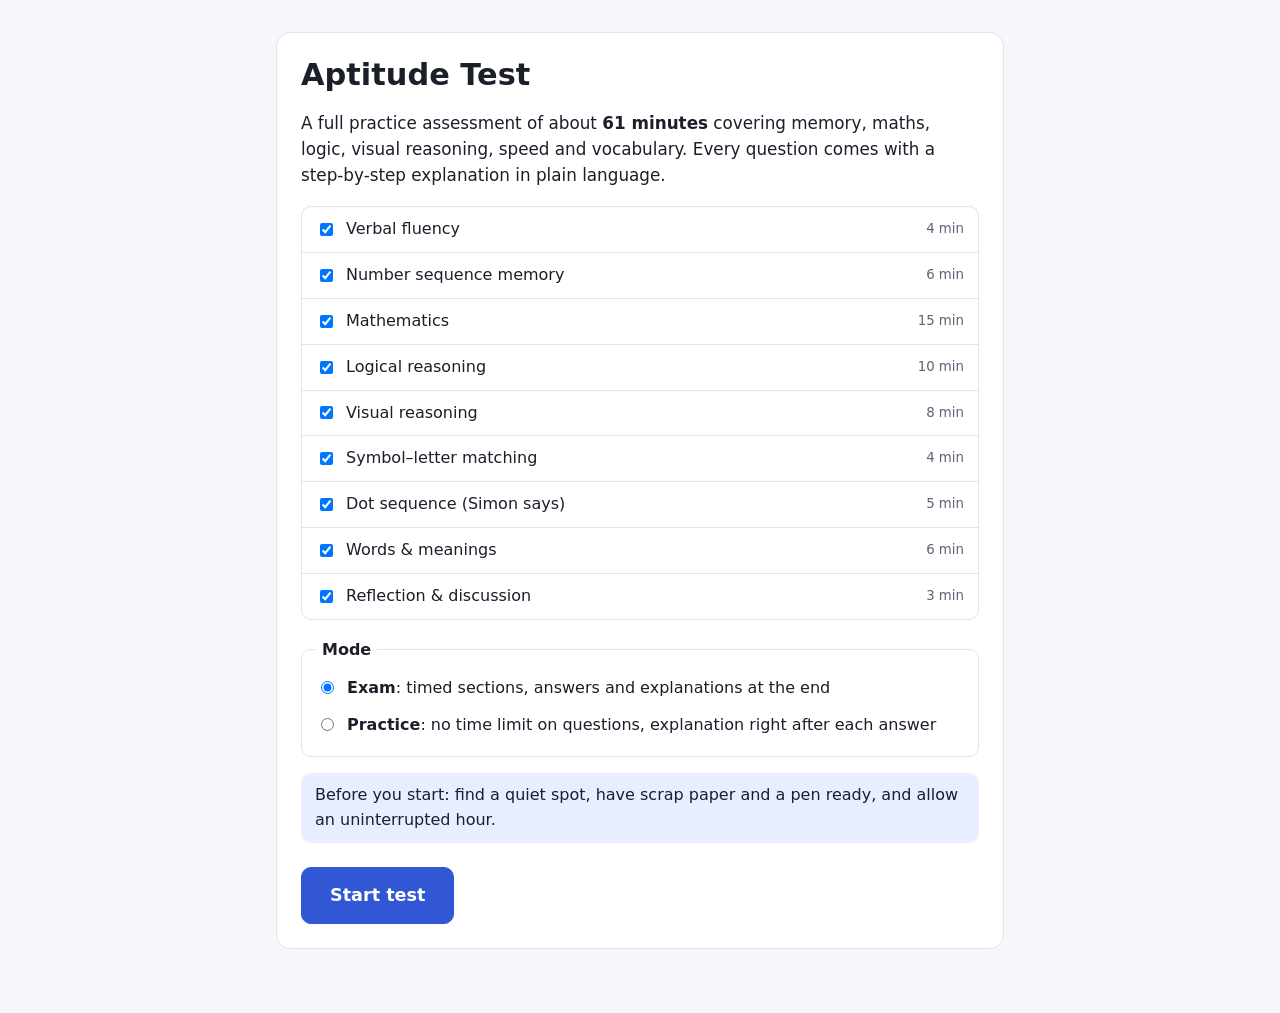
==== index.html @ f3dbbb83 "Add 1-hour browser aptitude test Nine sections (verbal fluency, digit span, maths, logic, visual rea" ====
<!doctype html>
<html lang="en">
<head>
  <meta charset="utf-8">
  <meta name="viewport" content="width=device-width, initial-scale=1">
  <title>Aptitude Test</title>
  <meta name="description" content="A 1-hour aptitude test: verbal fluency, number memory, maths, logic, visual reasoning, symbol matching, dot sequences and vocabulary, with step-by-step explanations.">
  <link rel="stylesheet" href="styles.css">
</head>
<body>
  <header id="hdr" class="hdr" hidden>
    <button id="hdr-home" class="link" title="Back to start">⌂</button>
    <span id="hdr-section" class="sec"></span>
    <span id="hdr-timer" class="timer"></span>
    <span id="hdr-total" class="total"></span>
    <button id="hdr-skip" class="link" hidden>Skip section</button>
  </header>
  <main id="app"></main>
  <noscript>This test needs JavaScript enabled.</noscript>
  <script src="questions.js"></script>
  <script src="app.js"></script>
</body>
</html>
---- styles.css ----
:root {
  --bg: #f6f7fb;
  --card: #ffffff;
  --ink: #1b1f2a;
  --muted: #5d6475;
  --line: #dfe3ec;
  --accent: #3157d5;
  --accent-ink: #ffffff;
  --accent-soft: #e8edff;
  --ok: #17803d;
  --ok-soft: #e4f6ea;
  --bad: #c0362c;
  --bad-soft: #fdebea;
  --warn: #b45309;
  --c1: #3157d5; --c2: #d97706; --c3: #16a34a; --c4: #a21caf;
  --radius: 14px;
  color-scheme: light;
}
@media (prefers-color-scheme: dark) {
  :root:not([data-theme="light"]) {
    --bg: #11141b; --card: #1a1f2a; --ink: #e8ebf2; --muted: #9aa3b5; --line: #2c3342;
    --accent: #7b9bff; --accent-ink: #0d1020; --accent-soft: #232c48;
    --ok: #4ade80; --ok-soft: #173325; --bad: #f87171; --bad-soft: #3a1d1d; --warn: #fbbf24;
    --c1: #7b9bff; --c2: #fbbf24; --c3: #4ade80; --c4: #e879f9;
    color-scheme: dark;
  }
}
:root[data-theme="dark"] {
  --bg: #11141b; --card: #1a1f2a; --ink: #e8ebf2; --muted: #9aa3b5; --line: #2c3342;
  --accent: #7b9bff; --accent-ink: #0d1020; --accent-soft: #232c48;
  --ok: #4ade80; --ok-soft: #173325; --bad: #f87171; --bad-soft: #3a1d1d; --warn: #fbbf24;
  --c1: #7b9bff; --c2: #fbbf24; --c3: #4ade80; --c4: #e879f9;
  color-scheme: dark;
}

* { box-sizing: border-box; }
html { -webkit-text-size-adjust: 100%; }
body {
  margin: 0; background: var(--bg); color: var(--ink);
  font: 16px/1.55 system-ui, -apple-system, "Segoe UI", Roboto, sans-serif;
}
main { max-width: 760px; margin: 0 auto; padding: 16px 16px 64px; }
h1 { font-size: 1.9rem; margin: 0 0 .4em; line-height: 1.2; }
h2 { font-size: 1.35rem; margin: 0 0 .5em; line-height: 1.3; }
h3 { margin: 1.6em 0 .6em; font-size: 1.1rem; }
kbd { border: 1px solid var(--line); border-bottom-width: 2px; border-radius: 4px; padding: 0 .35em; font-size: .9em; }
.muted { color: var(--muted); }
.small { font-size: .85rem; margin-top: .2em; }

.card { background: var(--card); border: 1px solid var(--line); border-radius: var(--radius); padding: 24px; margin-top: 16px; }
.card.center { text-align: center; }
.kicker { text-transform: uppercase; letter-spacing: .06em; font-size: .78rem; font-weight: 600; color: var(--muted); margin: 0 0 .6em; }
.lead { font-size: 1.05rem; }
.tip { background: var(--accent-soft); border-radius: 10px; padding: 10px 14px; }

/* header */
.hdr {
  position: sticky; top: 0; z-index: 5; display: flex; align-items: center; gap: 12px;
  padding: 10px 16px; background: var(--card); border-bottom: 1px solid var(--line); font-size: .92rem;
}
.hdr[hidden] { display: none; }
.hdr .sec { font-weight: 600; flex: 1; min-width: 0; overflow: hidden; text-overflow: ellipsis; white-space: nowrap; }
.hdr .timer { font-variant-numeric: tabular-nums; font-weight: 700; }
.hdr .timer.warn { color: var(--bad); }
.hdr .total { color: var(--muted); font-variant-numeric: tabular-nums; }
.link { background: none; border: 0; color: var(--accent); cursor: pointer; font: inherit; padding: 4px; }
@media (max-width: 520px) { .hdr .total { display: none; } }

/* buttons */
.btn {
  font: inherit; border: 1px solid var(--line); background: var(--card); color: var(--ink);
  padding: 10px 18px; border-radius: 10px; cursor: pointer; min-height: 44px;
}
.btn:hover:not(:disabled) { border-color: var(--accent); }
.btn:disabled { opacity: .45; cursor: default; }
.btn.primary { background: var(--accent); color: var(--accent-ink); border-color: var(--accent); font-weight: 600; }
.btn.big { font-size: 1.1rem; padding: 14px 28px; margin-top: 8px; }
button:focus-visible, input:focus-visible, textarea:focus-visible { outline: 3px solid var(--accent); outline-offset: 2px; }

/* start screen */
.toc { list-style: none; padding: 0; margin: 18px 0; border: 1px solid var(--line); border-radius: 10px; overflow: hidden; }
.toc li + li { border-top: 1px solid var(--line); }
.toc label { display: flex; gap: 10px; align-items: center; padding: 10px 14px; cursor: pointer; }
.toc label span { flex: 1; }
.toc small { color: var(--muted); font-variant-numeric: tabular-nums; }
.mode { border: 1px solid var(--line); border-radius: 10px; padding: 8px 14px 12px; margin: 0 0 16px; }
.mode legend { font-weight: 600; padding: 0 6px; }
.mode label { display: flex; gap: 10px; align-items: flex-start; padding: 6px 0; cursor: pointer; }
.mode input { margin-top: .35em; }

/* questions */
.qtext { font-size: 1.08rem; margin-bottom: 16px; }
.qtext.sm { font-size: 1rem; margin: 10px 0; }
.qtext ul { margin: .5em 0; padding-left: 1.3em; }
.seq { font-size: 1.35rem; font-weight: 700; letter-spacing: .03em; margin: .5em 0 0; font-variant-numeric: tabular-nums; }
.options { display: grid; gap: 10px; }
.options.visual { grid-template-columns: repeat(4, minmax(0, 1fr)); }
.opt {
  display: flex; align-items: center; gap: 12px; text-align: left; font: inherit; color: var(--ink);
  background: var(--card); border: 2px solid var(--line); border-radius: 12px; padding: 10px 14px; cursor: pointer; min-height: 48px;
}
.opt:hover:not(:disabled) { border-color: var(--accent); }
.opt .lbl {
  flex: none; width: 28px; height: 28px; border-radius: 50%; display: grid; place-items: center;
  background: var(--accent-soft); font-weight: 700; font-size: .85rem;
}
.opt.sel { border-color: var(--accent); background: var(--accent-soft); }
.opt.sel .lbl { background: var(--accent); color: var(--accent-ink); }
.opt.right { border-color: var(--ok); background: var(--ok-soft); }
.opt.wrong { border-color: var(--bad); background: var(--bad-soft); }
.opt:disabled { cursor: default; }
.options.visual .opt { flex-direction: column; padding: 8px; gap: 6px; }
.options.visual .otext { width: 100%; }
.options.mini { grid-template-columns: repeat(4, minmax(0, 72px)); margin: 8px 0; }
.options.mini .opt { cursor: default; }

.fig { display: block; width: 100%; height: auto; }
.fig .frame { fill: var(--card); stroke: var(--line); stroke-width: 1.5; }
.fig .frame.dashed { stroke-dasharray: 4 3; stroke: var(--muted); }
.fig .qm { font: 700 24px system-ui, sans-serif; fill: var(--muted); }
.fig .gridline { stroke: var(--line); stroke-width: 1; fill: none; }
.fig .ink { fill: var(--ink); }
.fig .ink-outline { fill: var(--accent-soft); stroke: var(--ink); stroke-width: 2; }
.fig .shade { fill: var(--c1); opacity: .55; }
.fig .dot { fill: var(--ink); stroke: var(--card); stroke-width: 1; }
.figure { margin: 0 0 16px; }
.target { display: flex; align-items: center; gap: 12px; max-width: 220px; }
.target span { font-weight: 600; color: var(--muted); }
.target .fig { width: 120px; border: 2px dashed var(--line); border-radius: 12px; }
.seqrow { display: flex; align-items: center; gap: 4px; max-width: 520px; }
.seqrow .fig { flex: 1; min-width: 0; }
.seqrow .arrow { color: var(--muted); font-size: .9rem; }

.nav { display: flex; justify-content: space-between; gap: 10px; margin-top: 20px; }
.pips { display: flex; flex-wrap: wrap; gap: 6px; margin-top: 18px; }
.pip {
  width: 32px; height: 32px; border-radius: 8px; border: 1px solid var(--line); background: var(--card);
  color: var(--muted); font: inherit; font-size: .8rem; cursor: pointer;
}
.pip.done { background: var(--accent-soft); color: var(--ink); }
.pip.cur { border: 2px solid var(--accent); color: var(--ink); font-weight: 700; }

.feedback { margin-top: 16px; border-radius: 12px; padding: 12px 16px; }
.feedback.ok { background: var(--ok-soft); }
.feedback.bad { background: var(--bad-soft); }
.verdict { font-weight: 600; margin: 0 0 .4em; }
.steps { margin: .4em 0; padding-left: 1.3em; }
.steps li { margin: .3em 0; }
.trick { margin: .6em 0 0; padding: 8px 12px; border-left: 3px solid var(--accent); background: var(--accent-soft); border-radius: 0 8px 8px 0; }

/* memory */
.flash { font-size: 5rem; font-weight: 800; height: 7rem; line-height: 7rem; font-variant-numeric: tabular-nums; }
.digits { font-size: 1.8rem; letter-spacing: .3em; text-align: center; width: 100%; max-width: 320px; padding: 10px; border: 2px solid var(--line); border-radius: 10px; background: var(--bg); color: var(--ink); display: block; margin: 0 auto 12px; }
.board { position: relative; width: 100%; max-width: 360px; aspect-ratio: 1; margin: 12px auto; background: var(--bg); border: 1px solid var(--line); border-radius: 14px; }
.spot {
  position: absolute; width: 15%; aspect-ratio: 1; transform: translate(-50%, -50%); border-radius: 50%;
  border: 2px solid var(--line); background: var(--card); padding: 0; transition: background .12s, transform .12s;
}
.board.live .spot { cursor: pointer; }
.spot.lit { background: var(--c2); border-color: var(--c2); transform: translate(-50%, -50%) scale(1.12); }
.big-verdict { font-size: 1.6rem; font-weight: 700; margin: .4em 0; }
.big-verdict.ok { color: var(--ok); }
.big-verdict.bad { color: var(--bad); }

/* coding */
.codekey { display: grid; grid-template-columns: repeat(9, minmax(0, 1fr)); border: 1px solid var(--line); border-radius: 10px; overflow: hidden; margin: 14px 0; }
.codekey div { display: flex; flex-direction: column; align-items: center; padding: 6px 0; font-weight: 700; }
.codekey div + div { border-left: 1px solid var(--line); }
.codekey .sym { font-size: 1.4rem; border-bottom: 1px solid var(--line); width: 100%; text-align: center; padding-bottom: 4px; margin-bottom: 4px; }
.prompt { font-size: 4.5rem; font-weight: 800; line-height: 1.2; margin: 10px 0; border-radius: 14px; }
.prompt.ok { animation: okflash .35s; }
.prompt.bad { animation: badflash .35s; }
@keyframes okflash { from { background: var(--ok-soft); } }
@keyframes badflash { from { background: var(--bad-soft); } }
.choices { display: grid; grid-template-columns: repeat(9, minmax(0, 1fr)); gap: 6px; }
.choice { padding: 10px 0; font-size: 1.3rem; font-weight: 700; }
@media (max-width: 560px) {
  .choices { grid-template-columns: repeat(5, minmax(0, 1fr)); }
  .codekey .sym { font-size: 1.1rem; }
  .options.visual { grid-template-columns: repeat(2, minmax(0, 1fr)); }
}

/* fluency */
.row { display: flex; gap: 8px; }
.row.gap { flex-wrap: wrap; gap: 10px; margin-top: 18px; }
.row input { flex: 1; min-width: 0; font: inherit; padding: 10px 12px; border: 2px solid var(--line); border-radius: 10px; background: var(--bg); color: var(--ink); }
.chips { display: flex; flex-wrap: wrap; gap: 6px; }
.chip { background: var(--accent-soft); border-radius: 999px; padding: 3px 12px; font-size: .92rem; }
.chip.x { background: var(--bad-soft); text-decoration: line-through; color: var(--muted); }

/* reflection */
.reflect { display: block; margin: 0 0 16px; }
.reflect span { display: block; font-weight: 600; margin-bottom: 6px; }
.reflect textarea { width: 100%; font: inherit; padding: 10px; border: 2px solid var(--line); border-radius: 10px; background: var(--bg); color: var(--ink); resize: vertical; }

/* results */
.score { display: flex; align-items: baseline; gap: 14px; flex-wrap: wrap; margin: 12px 0 18px; }
.score .num { font-size: 3rem; font-weight: 800; color: var(--accent); line-height: 1; }
.summary { width: 100%; border-collapse: collapse; }
.summary th, .summary td { text-align: left; vertical-align: top; padding: 10px 6px; border-top: 1px solid var(--line); }
.summary th { width: 38%; font-weight: 600; }
.meter { height: 6px; background: var(--line); border-radius: 3px; margin-top: 6px; overflow: hidden; max-width: 220px; }
.meter span { display: block; height: 100%; background: var(--accent); }
@media (max-width: 520px) { .summary th, .summary td { display: block; width: 100%; padding: 4px 0; } .summary td { border-top: 0; padding-bottom: 12px; } }
.rev { border: 1px solid var(--line); border-radius: 10px; padding: 10px 14px; margin: 8px 0; }
.rev.bad { border-color: var(--bad); }
.rev summary { cursor: pointer; font-weight: 600; }
.rev[open] summary { margin-bottom: 6px; }

@media print {
  .hdr, .btn { display: none !important; }
  .card { border: 0; padding: 0; }
  details { display: block; }
  details > * { display: block; }
}
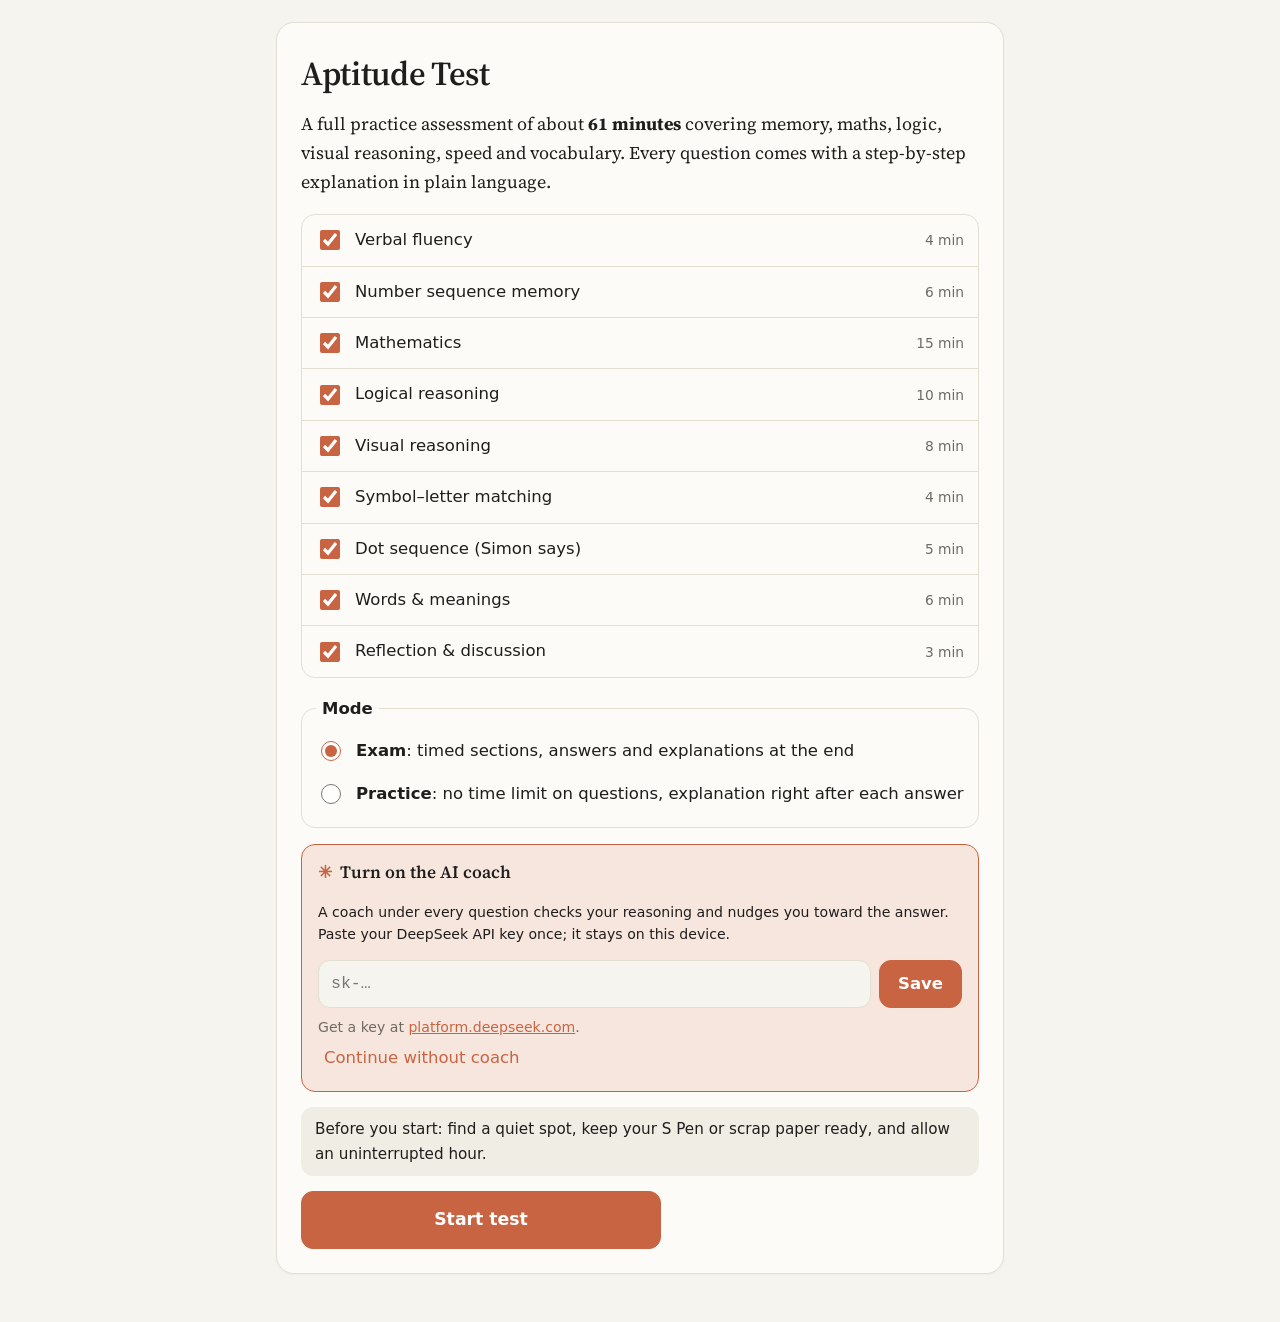
==== commit 1440ceae: "Add AI coach, pen scratch paper and warm phone-friendly theme - Coach panel under each question uses" ====
--- a/index.html
+++ b/index.html
@@ -2,22 +2,32 @@
 <html lang="en">
 <head>
   <meta charset="utf-8">
-  <meta name="viewport" content="width=device-width, initial-scale=1">
+  <meta name="viewport" content="width=device-width, initial-scale=1, viewport-fit=cover">
   <title>Aptitude Test</title>
-  <meta name="description" content="A 1-hour aptitude test: verbal fluency, number memory, maths, logic, visual reasoning, symbol matching, dot sequences and vocabulary, with step-by-step explanations.">
+  <meta name="description" content="A 1-hour aptitude test with an AI coach that guides your thinking: verbal fluency, number memory, maths, logic, visual reasoning, symbol matching, dot sequences and vocabulary.">
+  <meta name="theme-color" content="#faf9f5" media="(prefers-color-scheme: light)">
+  <meta name="theme-color" content="#262624" media="(prefers-color-scheme: dark)">
+  <meta name="mobile-web-app-capable" content="yes">
+  <link rel="preconnect" href="https://fonts.googleapis.com">
+  <link rel="preconnect" href="https://fonts.gstatic.com" crossorigin>
+  <link href="https://fonts.googleapis.com/css2?family=Source+Serif+4:opsz,wght@8..60,400;8..60,600&display=swap" rel="stylesheet">
   <link rel="stylesheet" href="styles.css">
 </head>
 <body>
   <header id="hdr" class="hdr" hidden>
-    <button id="hdr-home" class="link" title="Back to start">⌂</button>
+    <button id="hdr-home" class="icon-btn" title="Back to start" aria-label="Back to start">⌂</button>
     <span id="hdr-section" class="sec"></span>
     <span id="hdr-timer" class="timer"></span>
     <span id="hdr-total" class="total"></span>
-    <button id="hdr-skip" class="link" hidden>Skip section</button>
+    <button id="hdr-skip" class="link" hidden>Skip</button>
+    <button id="hdr-settings" class="icon-btn" title="Settings" aria-label="Settings">⚙</button>
   </header>
   <main id="app"></main>
+  <dialog id="settings"></dialog>
   <noscript>This test needs JavaScript enabled.</noscript>
   <script src="questions.js"></script>
+  <script src="coach.js"></script>
+  <script src="scratch.js"></script>
   <script src="app.js"></script>
 </body>
 </html>
--- a/styles.css
+++ b/styles.css
@@ -1,189 +1,276 @@
+/* Warm, calm theme: cream paper, terracotta accent, serif reading text. */
 :root {
-  --bg: #f6f7fb;
-  --card: #ffffff;
-  --ink: #1b1f2a;
-  --muted: #5d6475;
-  --line: #dfe3ec;
-  --accent: #3157d5;
+  --bg: #f5f4ee;
+  --bg-soft: #efede4;
+  --card: #fcfbf8;
+  --ink: #1f1e1c;
+  --muted: #6e6b63;
+  --line: #e3dfd3;
+  --accent: #c96442;
+  --accent-hover: #b4573a;
   --accent-ink: #ffffff;
-  --accent-soft: #e8edff;
-  --ok: #17803d;
-  --ok-soft: #e4f6ea;
-  --bad: #c0362c;
-  --bad-soft: #fdebea;
-  --warn: #b45309;
-  --c1: #3157d5; --c2: #d97706; --c3: #16a34a; --c4: #a21caf;
-  --radius: 14px;
+  --accent-soft: #f6e6dd;
+  --ok: #3d7a55;
+  --ok-soft: #e3efe4;
+  --bad: #b5432f;
+  --bad-soft: #f8e3dd;
+  --c1: #c96442; --c2: #4f7aa6; --c3: #4f8a5b; --c4: #8a63a8;
+  --radius: 18px;
+  --serif: "Source Serif 4", "Iowan Old Style", Georgia, "Times New Roman", serif;
+  --sans: system-ui, -apple-system, "Segoe UI", Roboto, "Helvetica Neue", sans-serif;
   color-scheme: light;
 }
 @media (prefers-color-scheme: dark) {
   :root:not([data-theme="light"]) {
-    --bg: #11141b; --card: #1a1f2a; --ink: #e8ebf2; --muted: #9aa3b5; --line: #2c3342;
-    --accent: #7b9bff; --accent-ink: #0d1020; --accent-soft: #232c48;
-    --ok: #4ade80; --ok-soft: #173325; --bad: #f87171; --bad-soft: #3a1d1d; --warn: #fbbf24;
-    --c1: #7b9bff; --c2: #fbbf24; --c3: #4ade80; --c4: #e879f9;
+    --bg: #262624; --bg-soft: #2c2c2a; --card: #30302e; --ink: #f2f0e8; --muted: #a8a49a; --line: #45443f;
+    --accent: #d97757; --accent-hover: #e48a6c; --accent-ink: #1f1e1c; --accent-soft: #4a3329;
+    --ok: #7fc495; --ok-soft: #2b3a2f; --bad: #f08c76; --bad-soft: #4a2c26;
+    --c1: #e08a6a; --c2: #86aed6; --c3: #86c294; --c4: #c3a0e0;
     color-scheme: dark;
   }
 }
 :root[data-theme="dark"] {
-  --bg: #11141b; --card: #1a1f2a; --ink: #e8ebf2; --muted: #9aa3b5; --line: #2c3342;
-  --accent: #7b9bff; --accent-ink: #0d1020; --accent-soft: #232c48;
-  --ok: #4ade80; --ok-soft: #173325; --bad: #f87171; --bad-soft: #3a1d1d; --warn: #fbbf24;
-  --c1: #7b9bff; --c2: #fbbf24; --c3: #4ade80; --c4: #e879f9;
+  --bg: #262624; --bg-soft: #2c2c2a; --card: #30302e; --ink: #f2f0e8; --muted: #a8a49a; --line: #45443f;
+  --accent: #d97757; --accent-hover: #e48a6c; --accent-ink: #1f1e1c; --accent-soft: #4a3329;
+  --ok: #7fc495; --ok-soft: #2b3a2f; --bad: #f08c76; --bad-soft: #4a2c26;
+  --c1: #e08a6a; --c2: #86aed6; --c3: #86c294; --c4: #c3a0e0;
   color-scheme: dark;
 }
 
 * { box-sizing: border-box; }
-html { -webkit-text-size-adjust: 100%; }
-body {
-  margin: 0; background: var(--bg); color: var(--ink);
-  font: 16px/1.55 system-ui, -apple-system, "Segoe UI", Roboto, sans-serif;
-}
-main { max-width: 760px; margin: 0 auto; padding: 16px 16px 64px; }
-h1 { font-size: 1.9rem; margin: 0 0 .4em; line-height: 1.2; }
-h2 { font-size: 1.35rem; margin: 0 0 .5em; line-height: 1.3; }
-h3 { margin: 1.6em 0 .6em; font-size: 1.1rem; }
-kbd { border: 1px solid var(--line); border-bottom-width: 2px; border-radius: 4px; padding: 0 .35em; font-size: .9em; }
+html { -webkit-text-size-adjust: 100%; -webkit-tap-highlight-color: transparent; }
+body { margin: 0; background: var(--bg); color: var(--ink); font: 16.5px/1.6 var(--sans); }
+main { max-width: 760px; margin: 0 auto; padding: 8px 16px calc(48px + env(safe-area-inset-bottom)); }
+h1, h2, h3 { font-family: var(--serif); font-weight: 600; letter-spacing: -.01em; }
+h1 { font-size: 2.1rem; margin: 0 0 .35em; line-height: 1.15; }
+h2 { font-size: 1.45rem; margin: 0 0 .5em; line-height: 1.25; }
+h3 { margin: 1.6em 0 .6em; font-size: 1.15rem; }
+a { color: var(--accent); }
+kbd { border: 1px solid var(--line); border-bottom-width: 2px; border-radius: 5px; padding: 0 .35em; font-size: .88em; }
+code { background: var(--bg-soft); border-radius: 5px; padding: 0 .3em; font-size: .9em; }
 .muted { color: var(--muted); }
-.small { font-size: .85rem; margin-top: .2em; }
-
-.card { background: var(--card); border: 1px solid var(--line); border-radius: var(--radius); padding: 24px; margin-top: 16px; }
+.small { font-size: .88rem; }
+
+.card { background: var(--card); border: 1px solid var(--line); border-radius: var(--radius); padding: 24px; margin-top: 14px; box-shadow: 0 1px 2px rgb(60 50 30 / .04); }
 .card.center { text-align: center; }
-.kicker { text-transform: uppercase; letter-spacing: .06em; font-size: .78rem; font-weight: 600; color: var(--muted); margin: 0 0 .6em; }
-.lead { font-size: 1.05rem; }
-.tip { background: var(--accent-soft); border-radius: 10px; padding: 10px 14px; }
+.kicker { text-transform: uppercase; letter-spacing: .08em; font-size: .74rem; font-weight: 600; color: var(--muted); margin: 0 0 .7em; }
+.lead { font-family: var(--serif); font-size: 1.12rem; }
+.tip { background: var(--bg-soft); border-radius: 12px; padding: 10px 14px; font-size: .95rem; }
+.spark { color: var(--accent); font-weight: 700; }
 
 /* header */
 .hdr {
-  position: sticky; top: 0; z-index: 5; display: flex; align-items: center; gap: 12px;
-  padding: 10px 16px; background: var(--card); border-bottom: 1px solid var(--line); font-size: .92rem;
+  position: sticky; top: 0; z-index: 10; display: flex; align-items: center; gap: 10px;
+  padding: 8px 12px; padding-top: calc(8px + env(safe-area-inset-top));
+  background: color-mix(in srgb, var(--bg) 88%, transparent); backdrop-filter: blur(10px);
+  border-bottom: 1px solid var(--line); font-size: .92rem;
 }
 .hdr[hidden] { display: none; }
 .hdr .sec { font-weight: 600; flex: 1; min-width: 0; overflow: hidden; text-overflow: ellipsis; white-space: nowrap; }
 .hdr .timer { font-variant-numeric: tabular-nums; font-weight: 700; }
 .hdr .timer.warn { color: var(--bad); }
 .hdr .total { color: var(--muted); font-variant-numeric: tabular-nums; }
-.link { background: none; border: 0; color: var(--accent); cursor: pointer; font: inherit; padding: 4px; }
-@media (max-width: 520px) { .hdr .total { display: none; } }
+.icon-btn { background: none; border: 0; color: var(--muted); font-size: 1.25rem; width: 40px; height: 40px; border-radius: 10px; cursor: pointer; }
+.icon-btn:hover { background: var(--bg-soft); color: var(--ink); }
+.link { background: none; border: 0; color: var(--accent); cursor: pointer; font: inherit; padding: 6px; }
+@media (max-width: 560px) { .hdr .total { display: none; } }
 
 /* buttons */
 .btn {
-  font: inherit; border: 1px solid var(--line); background: var(--card); color: var(--ink);
-  padding: 10px 18px; border-radius: 10px; cursor: pointer; min-height: 44px;
+  font: inherit; font-weight: 500; border: 1px solid var(--line); background: var(--card); color: var(--ink);
+  padding: 10px 18px; border-radius: 12px; cursor: pointer; min-height: 46px; touch-action: manipulation;
 }
 .btn:hover:not(:disabled) { border-color: var(--accent); }
 .btn:disabled { opacity: .45; cursor: default; }
 .btn.primary { background: var(--accent); color: var(--accent-ink); border-color: var(--accent); font-weight: 600; }
-.btn.big { font-size: 1.1rem; padding: 14px 28px; margin-top: 8px; }
-button:focus-visible, input:focus-visible, textarea:focus-visible { outline: 3px solid var(--accent); outline-offset: 2px; }
+.btn.primary:hover:not(:disabled) { background: var(--accent-hover); border-color: var(--accent-hover); }
+.btn.ghost { background: transparent; min-height: 38px; padding: 6px 12px; }
+.btn.big { font-size: 1.08rem; padding: 14px 28px; width: 100%; max-width: 360px; }
+button:focus-visible, input:focus-visible, textarea:focus-visible, select:focus-visible, summary:focus-visible { outline: 3px solid color-mix(in srgb, var(--accent) 60%, transparent); outline-offset: 2px; }
+input, textarea, select { font: inherit; color: var(--ink); }
 
 /* start screen */
-.toc { list-style: none; padding: 0; margin: 18px 0; border: 1px solid var(--line); border-radius: 10px; overflow: hidden; }
+.hero h1 { margin-top: .2em; }
+.toc { list-style: none; padding: 0; margin: 18px 0; border: 1px solid var(--line); border-radius: 14px; overflow: hidden; background: var(--card); }
 .toc li + li { border-top: 1px solid var(--line); }
-.toc label { display: flex; gap: 10px; align-items: center; padding: 10px 14px; cursor: pointer; }
+.toc label { display: flex; gap: 12px; align-items: center; padding: 12px 14px; cursor: pointer; min-height: 50px; }
 .toc label span { flex: 1; }
 .toc small { color: var(--muted); font-variant-numeric: tabular-nums; }
-.mode { border: 1px solid var(--line); border-radius: 10px; padding: 8px 14px 12px; margin: 0 0 16px; }
+.toc input, .mode input { width: 20px; height: 20px; accent-color: var(--accent); flex: none; }
+.mode { border: 1px solid var(--line); border-radius: 14px; padding: 8px 14px 12px; margin: 0 0 16px; }
 .mode legend { font-weight: 600; padding: 0 6px; }
-.mode label { display: flex; gap: 10px; align-items: flex-start; padding: 6px 0; cursor: pointer; }
-.mode input { margin-top: .35em; }
+.mode label { display: flex; gap: 12px; align-items: flex-start; padding: 8px 0; cursor: pointer; }
+.mode input { margin-top: .2em; }
+.coach-setup:empty { display: none; }
+.coach-card { border: 1px solid var(--accent); background: var(--accent-soft); border-radius: 14px; padding: 14px 16px; margin: 0 0 14px; }
+.coach-card .coach-title { margin: 0 0 4px; }
+.coach-ok { display: flex; gap: 10px; align-items: flex-start; background: var(--bg-soft); border-radius: 12px; padding: 10px 14px; margin: 0 0 14px; font-size: .95rem; }
+.coach-ok span:nth-child(2) { flex: 1; }
 
 /* questions */
-.qtext { font-size: 1.08rem; margin-bottom: 16px; }
-.qtext.sm { font-size: 1rem; margin: 10px 0; }
+.qtext { font-family: var(--serif); font-size: 1.2rem; line-height: 1.5; margin-bottom: 18px; }
+.qtext.sm { font-size: 1.05rem; margin: 10px 0; }
 .qtext ul { margin: .5em 0; padding-left: 1.3em; }
-.seq { font-size: 1.35rem; font-weight: 700; letter-spacing: .03em; margin: .5em 0 0; font-variant-numeric: tabular-nums; }
+.seq { font-size: 1.45rem; font-weight: 600; letter-spacing: .03em; margin: .45em 0 0; font-variant-numeric: tabular-nums; }
 .options { display: grid; gap: 10px; }
 .options.visual { grid-template-columns: repeat(4, minmax(0, 1fr)); }
 .opt {
-  display: flex; align-items: center; gap: 12px; text-align: left; font: inherit; color: var(--ink);
-  background: var(--card); border: 2px solid var(--line); border-radius: 12px; padding: 10px 14px; cursor: pointer; min-height: 48px;
+  display: flex; align-items: center; gap: 14px; text-align: left; font: inherit; color: var(--ink);
+  background: var(--card); border: 1.5px solid var(--line); border-radius: 14px; padding: 12px 14px; cursor: pointer;
+  min-height: 56px; touch-action: manipulation; transition: border-color .12s, background .12s;
 }
 .opt:hover:not(:disabled) { border-color: var(--accent); }
 .opt .lbl {
-  flex: none; width: 28px; height: 28px; border-radius: 50%; display: grid; place-items: center;
-  background: var(--accent-soft); font-weight: 700; font-size: .85rem;
+  flex: none; width: 30px; height: 30px; border-radius: 50%; display: grid; place-items: center;
+  background: var(--bg-soft); font-weight: 700; font-size: .85rem; color: var(--muted);
 }
 .opt.sel { border-color: var(--accent); background: var(--accent-soft); }
 .opt.sel .lbl { background: var(--accent); color: var(--accent-ink); }
 .opt.right { border-color: var(--ok); background: var(--ok-soft); }
+.opt.right .lbl { background: var(--ok); color: var(--card); }
 .opt.wrong { border-color: var(--bad); background: var(--bad-soft); }
 .opt:disabled { cursor: default; }
 .options.visual .opt { flex-direction: column; padding: 8px; gap: 6px; }
 .options.visual .otext { width: 100%; }
 .options.mini { grid-template-columns: repeat(4, minmax(0, 72px)); margin: 8px 0; }
-.options.mini .opt { cursor: default; }
+.options.mini .opt { cursor: default; min-height: 0; }
 
 .fig { display: block; width: 100%; height: auto; }
 .fig .frame { fill: var(--card); stroke: var(--line); stroke-width: 1.5; }
 .fig .frame.dashed { stroke-dasharray: 4 3; stroke: var(--muted); }
-.fig .qm { font: 700 24px system-ui, sans-serif; fill: var(--muted); }
+.fig .qm { font: 700 24px var(--serif); fill: var(--muted); }
 .fig .gridline { stroke: var(--line); stroke-width: 1; fill: none; }
 .fig .ink { fill: var(--ink); }
 .fig .ink-outline { fill: var(--accent-soft); stroke: var(--ink); stroke-width: 2; }
-.fig .shade { fill: var(--c1); opacity: .55; }
+.fig .shade { fill: var(--c1); opacity: .6; }
 .fig .dot { fill: var(--ink); stroke: var(--card); stroke-width: 1; }
-.figure { margin: 0 0 16px; }
-.target { display: flex; align-items: center; gap: 12px; max-width: 220px; }
+.figure { margin: 0 0 18px; }
+.target { display: flex; align-items: center; gap: 12px; max-width: 240px; }
 .target span { font-weight: 600; color: var(--muted); }
-.target .fig { width: 120px; border: 2px dashed var(--line); border-radius: 12px; }
+.target .fig { width: 120px; border: 2px dashed var(--line); border-radius: 14px; }
 .seqrow { display: flex; align-items: center; gap: 4px; max-width: 520px; }
 .seqrow .fig { flex: 1; min-width: 0; }
-.seqrow .arrow { color: var(--muted); font-size: .9rem; }
-
-.nav { display: flex; justify-content: space-between; gap: 10px; margin-top: 20px; }
+.seqrow .arrow { color: var(--muted); font-size: .85rem; }
+
+.nav {
+  position: sticky; bottom: 0; z-index: 4; display: flex; justify-content: space-between; gap: 10px;
+  margin: 18px -24px -24px; padding: 12px 24px calc(12px + env(safe-area-inset-bottom));
+  background: color-mix(in srgb, var(--card) 92%, transparent); backdrop-filter: blur(8px);
+  border-top: 1px solid var(--line); border-radius: 0 0 var(--radius) var(--radius);
+}
+.nav .btn { flex: 1; max-width: 220px; }
+.nav .btn.primary { margin-left: auto; }
 .pips { display: flex; flex-wrap: wrap; gap: 6px; margin-top: 18px; }
 .pip {
-  width: 32px; height: 32px; border-radius: 8px; border: 1px solid var(--line); background: var(--card);
+  width: 34px; height: 34px; border-radius: 9px; border: 1px solid var(--line); background: var(--card);
   color: var(--muted); font: inherit; font-size: .8rem; cursor: pointer;
 }
 .pip.done { background: var(--accent-soft); color: var(--ink); }
 .pip.cur { border: 2px solid var(--accent); color: var(--ink); font-weight: 700; }
 
-.feedback { margin-top: 16px; border-radius: 12px; padding: 12px 16px; }
+.feedback { margin-top: 16px; border-radius: 14px; padding: 12px 16px; }
 .feedback.ok { background: var(--ok-soft); }
 .feedback.bad { background: var(--bad-soft); }
 .verdict { font-weight: 600; margin: 0 0 .4em; }
 .steps { margin: .4em 0; padding-left: 1.3em; }
-.steps li { margin: .3em 0; }
-.trick { margin: .6em 0 0; padding: 8px 12px; border-left: 3px solid var(--accent); background: var(--accent-soft); border-radius: 0 8px 8px 0; }
+.steps li { margin: .35em 0; }
+.trick { margin: .6em 0 0; padding: 8px 12px; border-left: 3px solid var(--accent); background: var(--card); border-radius: 0 10px 10px 0; }
+
+/* ---------- AI coach ---------- */
+.coach { margin-top: 18px; border: 1px solid var(--line); border-radius: 16px; background: var(--bg-soft); overflow: hidden; }
+.coach-head {
+  display: flex; width: 100%; align-items: center; justify-content: space-between; gap: 10px;
+  padding: 12px 16px; background: none; border: 0; color: var(--ink); font: inherit; cursor: pointer; text-align: left; min-height: 52px;
+}
+div.coach-head { cursor: default; }
+.coach-title { font-family: var(--serif); font-weight: 600; font-size: 1.08rem; display: flex; align-items: center; gap: 8px; }
+.coach .keyform, .coach-body { padding: 0 16px 14px; }
+.coach:not(.open) .coach-body { display: none; }
+.coach-intro { margin: 0 0 10px; color: var(--muted); font-size: .95rem; }
+.msgs { display: flex; flex-direction: column; gap: 10px; max-height: min(55vh, 460px); overflow-y: auto; overscroll-behavior: contain; }
+.msgs:empty { display: none; }
+.msg { display: flex; }
+.msg.user { justify-content: flex-end; }
+.msg .bubble { max-width: 88%; padding: 10px 14px; border-radius: 16px; line-height: 1.55; overflow-wrap: anywhere; }
+.msg.user .bubble { background: var(--accent-soft); border-bottom-right-radius: 6px; }
+.msg.assistant .bubble { background: var(--card); border: 1px solid var(--line); border-bottom-left-radius: 6px; font-family: var(--serif); font-size: 1.04rem; }
+.bubble p { margin: 0 0 .5em; }
+.bubble p:last-child { margin-bottom: 0; }
+.bubble ul, .bubble ol { margin: .3em 0 .5em; padding-left: 1.3em; }
+.typing { display: inline-flex; gap: 4px; padding: 4px 0; }
+.typing i { width: 7px; height: 7px; border-radius: 50%; background: var(--muted); animation: blink 1.2s infinite; }
+.typing i:nth-child(2) { animation-delay: .2s; }
+.typing i:nth-child(3) { animation-delay: .4s; }
+@keyframes blink { 0%, 80%, 100% { opacity: .25; } 40% { opacity: 1; } }
+.coach-err { color: var(--bad); font-size: .92rem; margin: 10px 0 0; }
+.chips-row { display: flex; gap: 8px; overflow-x: auto; padding: 12px 0 10px; scrollbar-width: none; }
+.chips-row::-webkit-scrollbar { display: none; }
+.chip-btn {
+  flex: none; font: inherit; font-size: .88rem; color: var(--ink); background: var(--card); border: 1px solid var(--line);
+  border-radius: 999px; padding: 8px 14px; cursor: pointer; white-space: nowrap; min-height: 40px;
+}
+.chip-btn:hover { border-color: var(--accent); }
+.ask { display: flex; gap: 8px; align-items: flex-end; background: var(--card); border: 1.5px solid var(--line); border-radius: 16px; padding: 6px 6px 6px 12px; }
+.ask:focus-within { border-color: var(--accent); }
+.ask textarea {
+  flex: 1; border: 0; background: transparent; resize: none; min-height: 64px; max-height: 220px; padding: 8px 0;
+  font-size: 1.05rem; line-height: 1.5; outline: none;
+}
+.send { min-width: 46px; width: 46px; height: 46px; padding: 0; border-radius: 12px; font-size: 1.25rem; }
+.keyform .row input { font-family: ui-monospace, monospace; }
+.keymsg { margin: 8px 0 0; }
+
+/* ---------- scratch paper ---------- */
+.scratch { margin-top: 12px; border: 1px solid var(--line); border-radius: 16px; background: var(--card); }
+.scratch summary { cursor: pointer; padding: 12px 16px; font-weight: 600; min-height: 50px; display: flex; align-items: center; list-style: none; }
+.scratch summary::-webkit-details-marker { display: none; }
+.scratch summary::after { content: '▾'; margin-left: auto; color: var(--muted); transition: transform .15s; }
+.scratch[open] summary::after { transform: rotate(180deg); }
+#scratch { padding: 0 12px 12px; }
+.scratch-bar { display: flex; gap: 8px; align-items: center; margin-bottom: 8px; flex-wrap: wrap; }
+.seg { display: inline-flex; border: 1px solid var(--line); border-radius: 10px; overflow: hidden; margin-right: auto; }
+.seg button { font: inherit; font-size: .9rem; border: 0; background: var(--card); color: var(--ink); padding: 8px 14px; cursor: pointer; min-height: 38px; }
+.seg button.on { background: var(--accent-soft); color: var(--accent); font-weight: 600; }
+.scratch-canvas {
+  display: block; width: 100%; aspect-ratio: 4 / 3; max-height: 70vh; border-radius: 12px; touch-action: none; cursor: crosshair;
+  border: 1px solid var(--line);
+  background-color: var(--card);
+  background-image: linear-gradient(var(--bg-soft) 1px, transparent 1px), linear-gradient(90deg, var(--bg-soft) 1px, transparent 1px);
+  background-size: 24px 24px;
+}
+.scratch-hint { margin: 6px 2px 0; }
 
 /* memory */
-.flash { font-size: 5rem; font-weight: 800; height: 7rem; line-height: 7rem; font-variant-numeric: tabular-nums; }
-.digits { font-size: 1.8rem; letter-spacing: .3em; text-align: center; width: 100%; max-width: 320px; padding: 10px; border: 2px solid var(--line); border-radius: 10px; background: var(--bg); color: var(--ink); display: block; margin: 0 auto 12px; }
-.board { position: relative; width: 100%; max-width: 360px; aspect-ratio: 1; margin: 12px auto; background: var(--bg); border: 1px solid var(--line); border-radius: 14px; }
+.flash { font-family: var(--serif); font-size: 5.5rem; font-weight: 600; height: 7rem; line-height: 7rem; font-variant-numeric: tabular-nums; }
+.digits { font-size: 1.9rem; letter-spacing: .3em; text-align: center; width: 100%; max-width: 320px; padding: 12px; border: 1.5px solid var(--line); border-radius: 14px; background: var(--bg); color: var(--ink); display: block; margin: 0 auto 12px; }
+.board { position: relative; width: 100%; max-width: 380px; aspect-ratio: 1; margin: 12px auto; background: var(--bg-soft); border: 1px solid var(--line); border-radius: 18px; touch-action: manipulation; }
 .spot {
-  position: absolute; width: 15%; aspect-ratio: 1; transform: translate(-50%, -50%); border-radius: 50%;
+  position: absolute; width: 16%; aspect-ratio: 1; transform: translate(-50%, -50%); border-radius: 50%;
   border: 2px solid var(--line); background: var(--card); padding: 0; transition: background .12s, transform .12s;
 }
 .board.live .spot { cursor: pointer; }
-.spot.lit { background: var(--c2); border-color: var(--c2); transform: translate(-50%, -50%) scale(1.12); }
-.big-verdict { font-size: 1.6rem; font-weight: 700; margin: .4em 0; }
+.spot.lit { background: var(--accent); border-color: var(--accent); transform: translate(-50%, -50%) scale(1.12); }
+.big-verdict { font-family: var(--serif); font-size: 1.7rem; font-weight: 600; margin: .4em 0; }
 .big-verdict.ok { color: var(--ok); }
 .big-verdict.bad { color: var(--bad); }
 
 /* coding */
-.codekey { display: grid; grid-template-columns: repeat(9, minmax(0, 1fr)); border: 1px solid var(--line); border-radius: 10px; overflow: hidden; margin: 14px 0; }
+.codekey { display: grid; grid-template-columns: repeat(9, minmax(0, 1fr)); border: 1px solid var(--line); border-radius: 12px; overflow: hidden; margin: 14px 0; background: var(--card); }
 .codekey div { display: flex; flex-direction: column; align-items: center; padding: 6px 0; font-weight: 700; }
 .codekey div + div { border-left: 1px solid var(--line); }
 .codekey .sym { font-size: 1.4rem; border-bottom: 1px solid var(--line); width: 100%; text-align: center; padding-bottom: 4px; margin-bottom: 4px; }
-.prompt { font-size: 4.5rem; font-weight: 800; line-height: 1.2; margin: 10px 0; border-radius: 14px; }
+.prompt { font-size: 4.5rem; font-weight: 700; line-height: 1.2; margin: 10px 0; border-radius: 16px; }
 .prompt.ok { animation: okflash .35s; }
 .prompt.bad { animation: badflash .35s; }
 @keyframes okflash { from { background: var(--ok-soft); } }
 @keyframes badflash { from { background: var(--bad-soft); } }
 .choices { display: grid; grid-template-columns: repeat(9, minmax(0, 1fr)); gap: 6px; }
-.choice { padding: 10px 0; font-size: 1.3rem; font-weight: 700; }
-@media (max-width: 560px) {
-  .choices { grid-template-columns: repeat(5, minmax(0, 1fr)); }
-  .codekey .sym { font-size: 1.1rem; }
-  .options.visual { grid-template-columns: repeat(2, minmax(0, 1fr)); }
-}
+.choice { padding: 10px 0; font-size: 1.3rem; font-weight: 700; min-height: 54px; }
 
 /* fluency */
 .row { display: flex; gap: 8px; }
 .row.gap { flex-wrap: wrap; gap: 10px; margin-top: 18px; }
-.row input { flex: 1; min-width: 0; font: inherit; padding: 10px 12px; border: 2px solid var(--line); border-radius: 10px; background: var(--bg); color: var(--ink); }
+.row input { flex: 1; min-width: 0; padding: 10px 12px; border: 1.5px solid var(--line); border-radius: 12px; background: var(--bg); min-height: 46px; }
 .chips { display: flex; flex-wrap: wrap; gap: 6px; }
 .chip { background: var(--accent-soft); border-radius: 999px; padding: 3px 12px; font-size: .92rem; }
 .chip.x { background: var(--bad-soft); text-decoration: line-through; color: var(--muted); }
@@ -191,25 +278,44 @@
 /* reflection */
 .reflect { display: block; margin: 0 0 16px; }
 .reflect span { display: block; font-weight: 600; margin-bottom: 6px; }
-.reflect textarea { width: 100%; font: inherit; padding: 10px; border: 2px solid var(--line); border-radius: 10px; background: var(--bg); color: var(--ink); resize: vertical; }
+.reflect textarea { width: 100%; padding: 10px; border: 1.5px solid var(--line); border-radius: 12px; background: var(--bg); resize: vertical; min-height: 84px; }
 
 /* results */
 .score { display: flex; align-items: baseline; gap: 14px; flex-wrap: wrap; margin: 12px 0 18px; }
-.score .num { font-size: 3rem; font-weight: 800; color: var(--accent); line-height: 1; }
+.score .num { font-family: var(--serif); font-size: 3.2rem; font-weight: 600; color: var(--accent); line-height: 1; }
 .summary { width: 100%; border-collapse: collapse; }
 .summary th, .summary td { text-align: left; vertical-align: top; padding: 10px 6px; border-top: 1px solid var(--line); }
 .summary th { width: 38%; font-weight: 600; }
 .meter { height: 6px; background: var(--line); border-radius: 3px; margin-top: 6px; overflow: hidden; max-width: 220px; }
 .meter span { display: block; height: 100%; background: var(--accent); }
-@media (max-width: 520px) { .summary th, .summary td { display: block; width: 100%; padding: 4px 0; } .summary td { border-top: 0; padding-bottom: 12px; } }
-.rev { border: 1px solid var(--line); border-radius: 10px; padding: 10px 14px; margin: 8px 0; }
+.rev { border: 1px solid var(--line); border-radius: 12px; padding: 10px 14px; margin: 8px 0; }
 .rev.bad { border-color: var(--bad); }
 .rev summary { cursor: pointer; font-weight: 600; }
 .rev[open] summary { margin-bottom: 6px; }
 
+/* settings dialog */
+dialog { border: 1px solid var(--line); border-radius: var(--radius); background: var(--card); color: var(--ink); padding: 22px; width: min(480px, calc(100vw - 32px)); }
+dialog::backdrop { background: rgb(20 18 15 / .45); }
+.settings h2 { margin-top: 0; }
+.field { display: grid; gap: 6px; margin: 14px 0; }
+.field span { font-weight: 600; }
+.field select { padding: 10px; border: 1.5px solid var(--line); border-radius: 12px; background: var(--bg); min-height: 46px; }
+
+/* phones */
+@media (max-width: 560px) {
+  main { padding-left: 12px; padding-right: 12px; }
+  .card { padding: 18px 16px; border-radius: 16px; }
+  .nav { margin: 16px -16px -18px; padding-left: 16px; padding-right: 16px; border-radius: 0 0 16px 16px; }
+  h1 { font-size: 1.8rem; }
+  .qtext { font-size: 1.13rem; }
+  .options.visual { grid-template-columns: repeat(2, minmax(0, 1fr)); }
+  .choices { grid-template-columns: repeat(5, minmax(0, 1fr)); }
+  .codekey .sym { font-size: 1.1rem; }
+  .summary th, .summary td { display: block; width: 100%; padding: 4px 0; }
+  .summary td { border-top: 0; padding-bottom: 12px; }
+}
+
 @media print {
-  .hdr, .btn { display: none !important; }
-  .card { border: 0; padding: 0; }
-  details { display: block; }
-  details > * { display: block; }
-}
+  .hdr, .btn, .coach, .scratch, .nav { display: none !important; }
+  .card { border: 0; padding: 0; box-shadow: none; }
+}
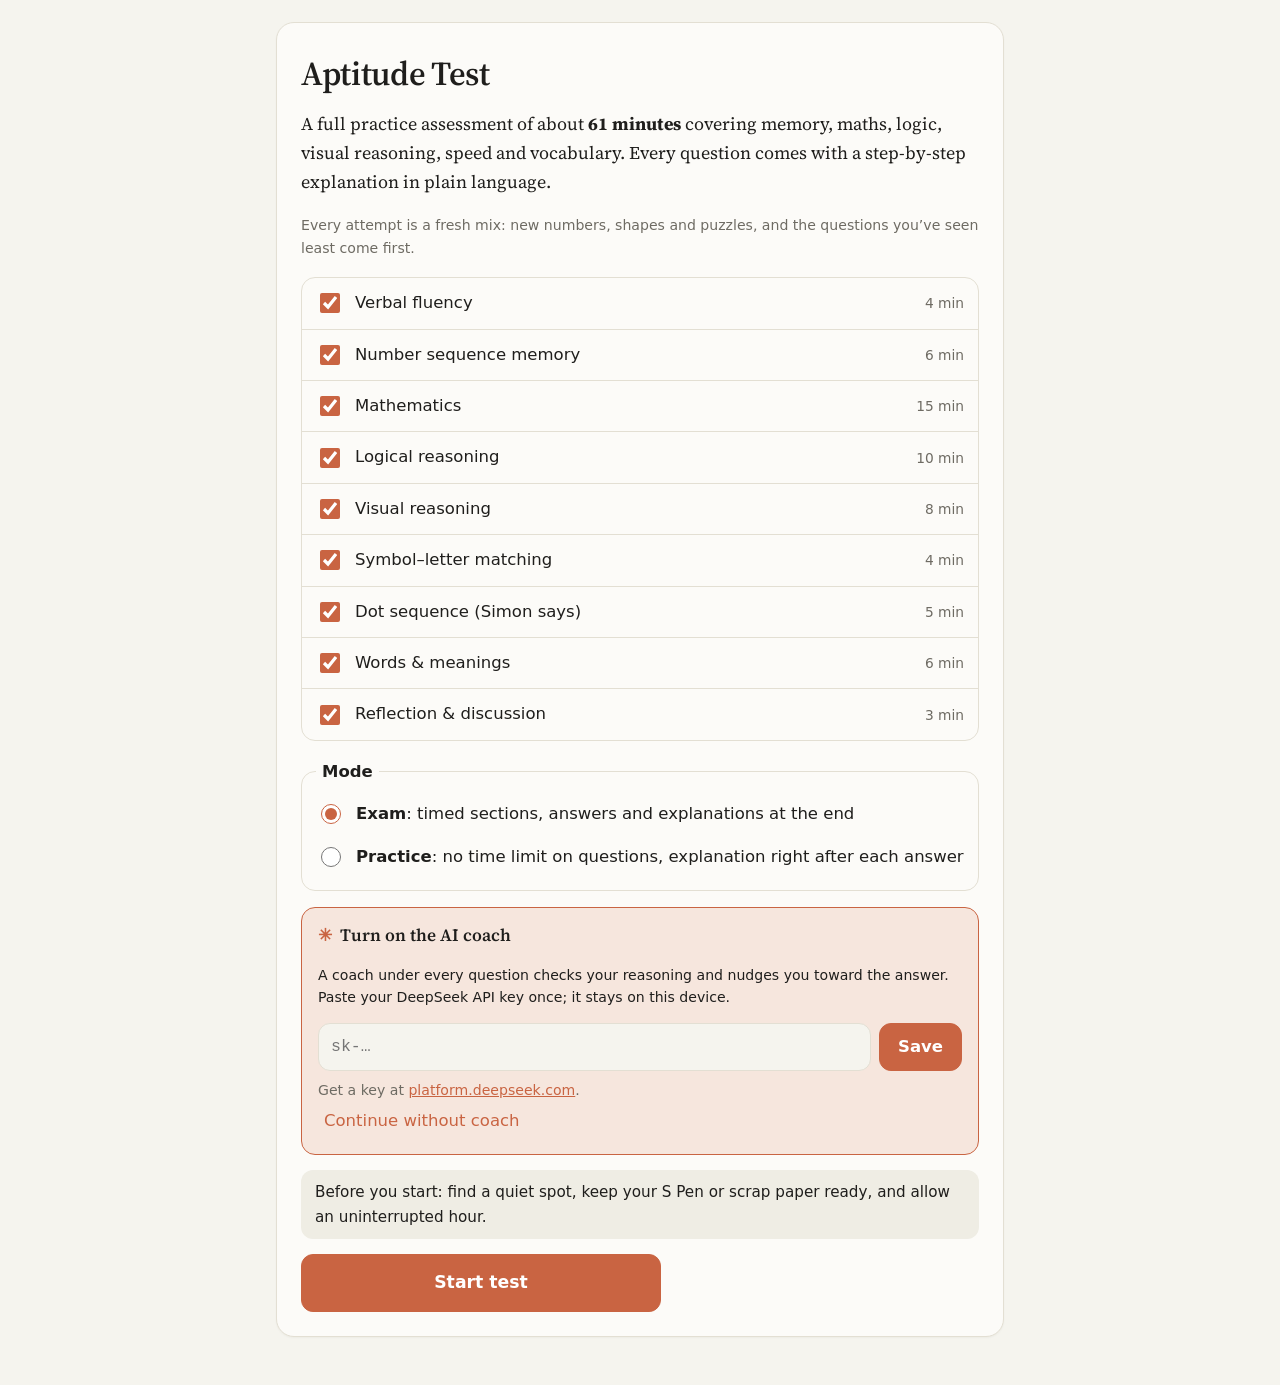
==== commit 7199d8d1: "Randomise every attempt: question generators and larger banks - 29 maths and 8 logic generators prod" ====
--- a/index.html
+++ b/index.html
@@ -25,6 +25,7 @@
   <main id="app"></main>
   <dialog id="settings"></dialog>
   <noscript>This test needs JavaScript enabled.</noscript>
+  <script src="generators.js"></script>
   <script src="questions.js"></script>
   <script src="coach.js"></script>
   <script src="scratch.js"></script>
--- a/styles.css
+++ b/styles.css
@@ -143,6 +143,7 @@
 .fig .ink { fill: var(--ink); }
 .fig .ink-outline { fill: var(--accent-soft); stroke: var(--ink); stroke-width: 2; }
 .fig .shade { fill: var(--c1); opacity: .6; }
+.fig .cell { fill: none; stroke: var(--line); stroke-width: 1.2; }
 .fig .dot { fill: var(--ink); stroke: var(--card); stroke-width: 1; }
 .figure { margin: 0 0 18px; }
 .target { display: flex; align-items: center; gap: 12px; max-width: 240px; }
